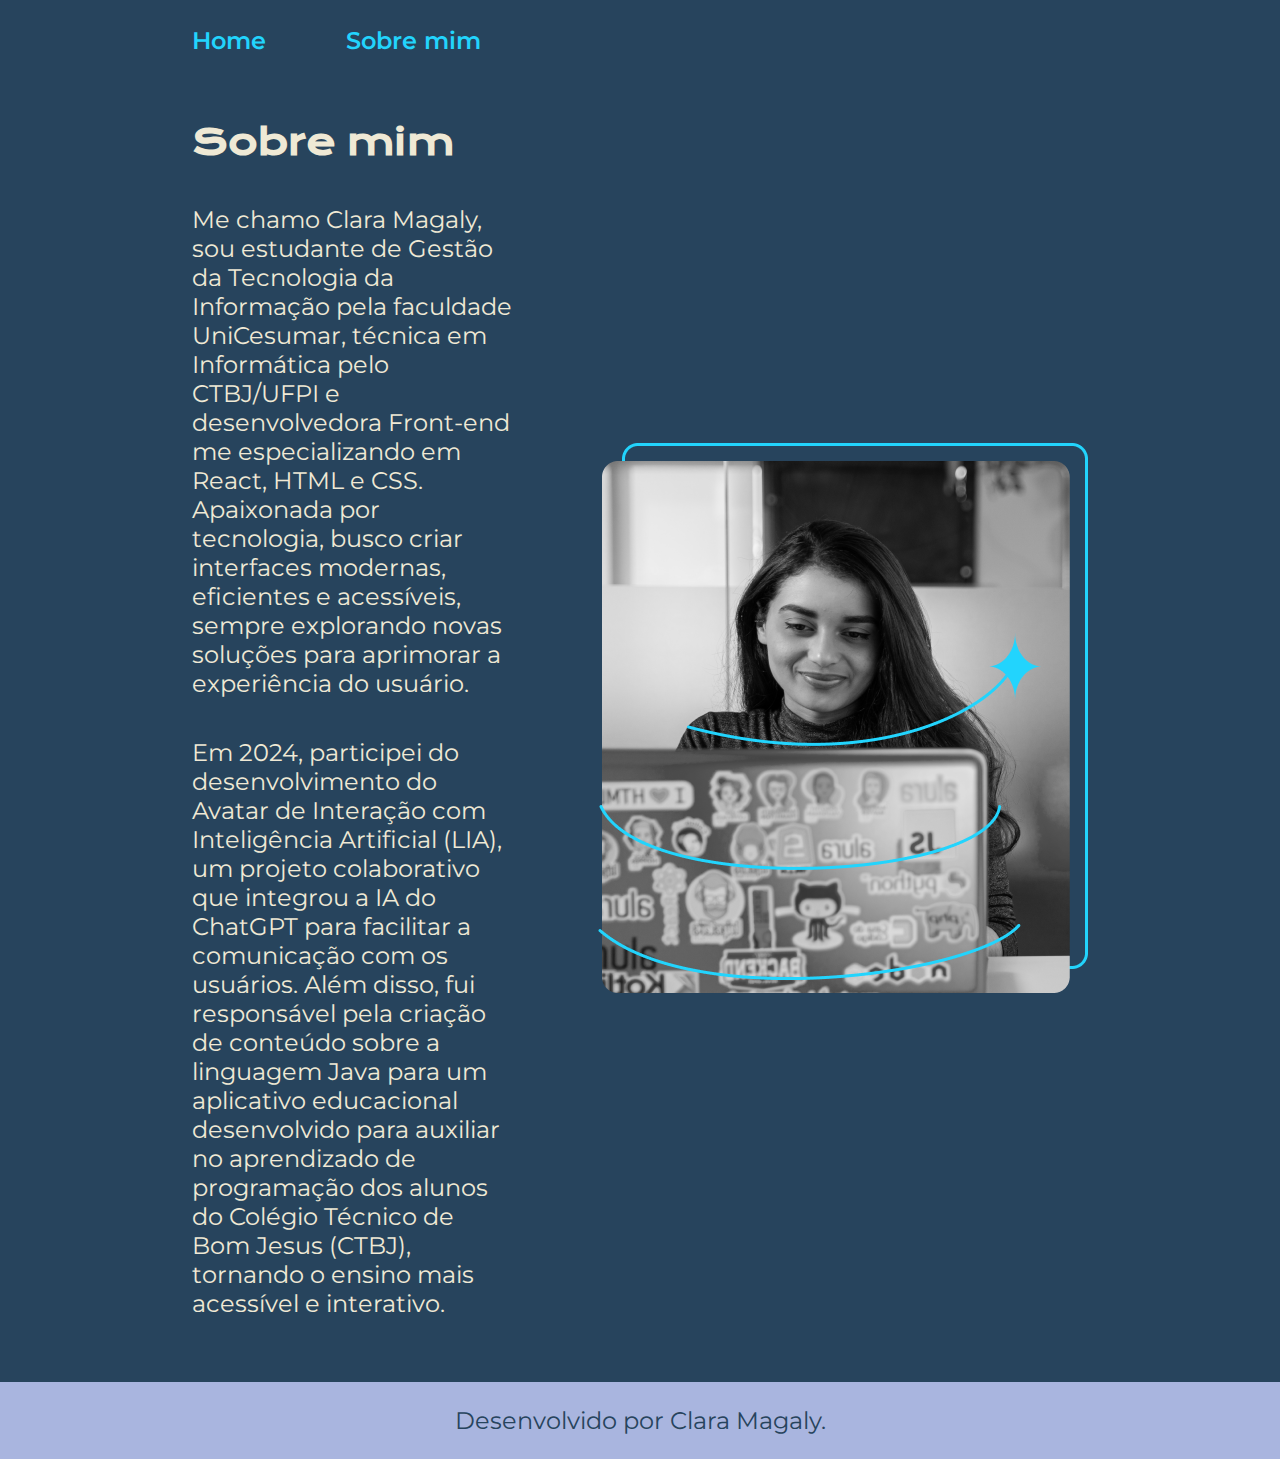
==== about.html @ 0ce9d10c "Add files via upload" ====
<!DOCTYPE html>
<html lang="pt-br">
<head>
    <meta charset="UTF-8">
    <meta name="viewport" content="width=device-width, initial-scale=1.0">
    <title>sobre mim</title>
    <link rel="stylesheet" href="./styles.css/style.css">
</head>
<body>
    <header class="cabecalho">
        <nav class="cabecalho__menu">
            <a class="cabecalho__menu__link" href="index.html">Home</a>
            <a class="cabecalho__menu__link" href="about.html">Sobre mim</a>
        </nav>
    </header>

    <main class="apresentacao">
        <section class="apresentacao__conteudo">
           <h1 class="apresentacao__conteudo__titulo">Sobre mim</h1>
           <p class="apresentacao__conteudo__texto"> Me chamo Clara Magaly, sou estudante de Gestão da Tecnologia da Informação pela faculdade UniCesumar, técnica em Informática pelo CTBJ/UFPI e desenvolvedora Front-end me especializando em React, HTML e CSS. Apaixonada por tecnologia, busco criar interfaces modernas, eficientes e acessíveis, sempre explorando novas soluções para aprimorar a experiência do usuário.
            </p>
           <p class="apresentacao__conteudo__texto">Em 2024, participei do desenvolvimento do Avatar de Interação com Inteligência Artificial (LIA), um projeto colaborativo que integrou a IA do ChatGPT para facilitar a comunicação com os usuários. Além disso, fui responsável pela criação de conteúdo sobre a linguagem Java para um aplicativo educacional desenvolvido para auxiliar no aprendizado de programação dos alunos do Colégio Técnico de Bom Jesus (CTBJ), tornando o ensino mais acessível e interativo.</p>
        </section>
        <img src="./assets/Imagem.png" alt="Imagem de uma mulher programando">
    </main>

    <footer class="rodape">
        <p>Desenvolvido por Clara Magaly.</p>
    </footer>
</body>
</html>
---- styles.css/style.css ----
@import url('https://fonts.googleapis.com/css2?family=Krona+One&family=Montserrat:wght@400;600&display=swap');

:root{
    --cor-primaria: #27445D;
    --cor-secundaria: #EFE9D5;
    --cor-terciaria: #22D4FD;
    --cor-hover: #497D74;
    --cor-rodape: #A9B5DF;

    --fonte-primaria: "Krona One", sans-serif;
    --fonte-secundaria: "Montserrat", sans-serif;
}

*{
    margin: 0;
    padding: 0;
}

body {
    box-sizing: border-box;
    background-color:var(--cor-primaria);
    color: var(--cor-secundaria);
}

.cabecalho{
    padding: 2% 0% 0% 15% ;
}

.cabecalho__menu{
    display:flex;
    gap:80px;
}

.cabecalho__menu__link{
    font-family: var(--fonte-secundaria);
    font-size: 1.5rem;
    font-weight: 600;
    color: var(--cor-terciaria);
    text-decoration: none;
}

.apresentacao{
    padding: 5% 15%;
    display: flex;
    align-items: center;
    justify-content: space-between;
    gap: 82px;
}

.apresentacao__conteudo{
    width: 50%;
    display: flex;
    flex-direction: column;
    gap: 40px;

}

.apresentacao__conteudo__titulo{
    font-size: 2.25rem;
    font-family:var(--fonte-primaria) ;
}

.titulo-destaque{
    color: var(--cor-terciaria);
}

.apresentacao__conteudo__texto{
    font-size:1.5rem;
    font-family:var(--fonte-secundaria);
    text-decoration: none;
}

.apresentacao__links{
    display:flex;
    flex-direction: column;
    justify-content:space-between;
    align-items: center;
    gap: 32px;
}

.apresentacao__links__subtitulo{
    font-family: var(--fonte-primaria);
    font-weight: 400;
    font-size: 1.5rem;
}

.apresentacao__links__navegacao{
    display: flex;
    justify-content: center;
    gap: 16px;
    border: 2px solid var(--cor-terciaria);
    width: 50%;
    text-align: center;
    border-radius: 8px;
    font-size: 1.5rem;
    font-weight: 600;
    padding:21.5px 0;
    text-decoration: none;
    color: var(--cor-secundaria);
    font-family: var(--fonte-secundaria);
}

.apresentacao__links__link:hover{
    background-color:var(--cor-hover);
    padding: 3%;
}

.apresentacao__imagem{
    width: 50%;
}

.rodape{
    color: var(--cor-primaria);
    background-color: var(--cor-rodape);
    padding: 24px;
    text-align: center;
    font-family: var(--fonte-secundaria);
    font-size: 1.5rem;
    font-weight: 400;
}

@media(max-width: 1200px) {

    .cabecalho {
        padding: 10%;
    }

    .cabecalho__menu {
        justify-content: center;
    }

    .apresentacao{
        flex-direction: column-reverse;
        padding: 5% ;
    }

    .apresentacao__conteudo {
        width: auto;
    }
}
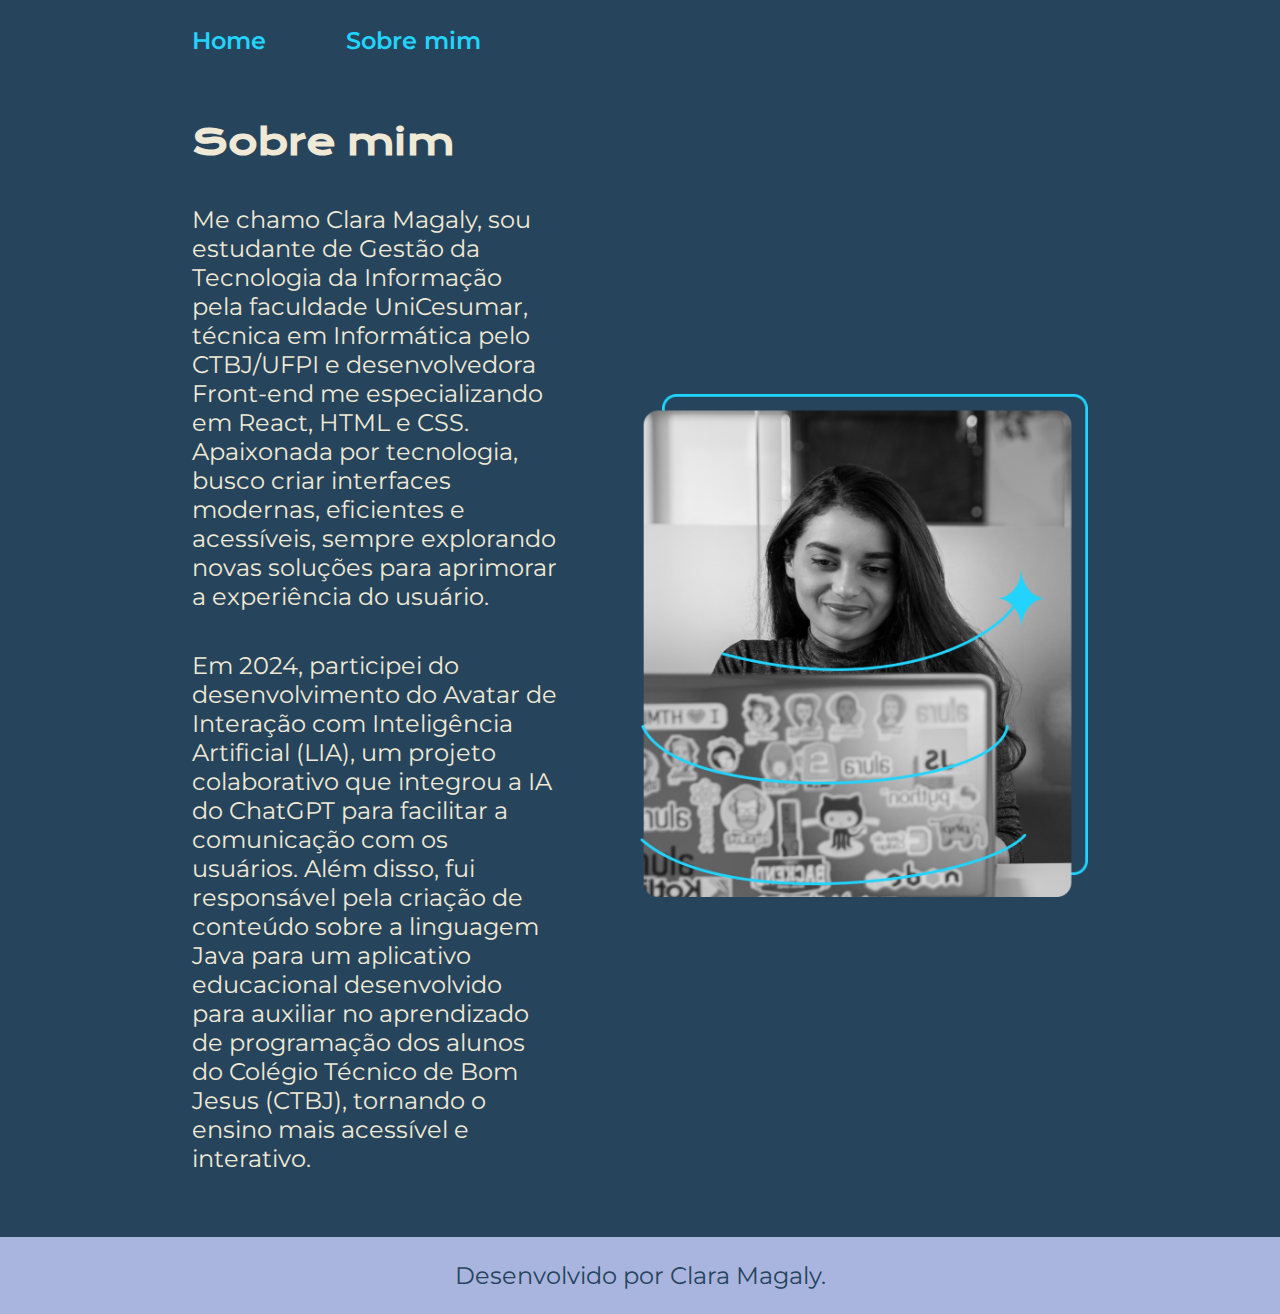
==== commit bf3037bc: "Update about.html" ====
--- a/about.html
+++ b/about.html
@@ -21,11 +21,11 @@
             </p>
            <p class="apresentacao__conteudo__texto">Em 2024, participei do desenvolvimento do Avatar de Interação com Inteligência Artificial (LIA), um projeto colaborativo que integrou a IA do ChatGPT para facilitar a comunicação com os usuários. Além disso, fui responsável pela criação de conteúdo sobre a linguagem Java para um aplicativo educacional desenvolvido para auxiliar no aprendizado de programação dos alunos do Colégio Técnico de Bom Jesus (CTBJ), tornando o ensino mais acessível e interativo.</p>
         </section>
-        <img src="./assets/Imagem.png" alt="Imagem de uma mulher programando">
+        <img class="apresentacao__imagem" src="./assets/Imagem.png" alt="Imagem de uma mulher programando">
     </main>
 
     <footer class="rodape">
         <p>Desenvolvido por Clara Magaly.</p>
     </footer>
 </body>
-</html>+</html>
